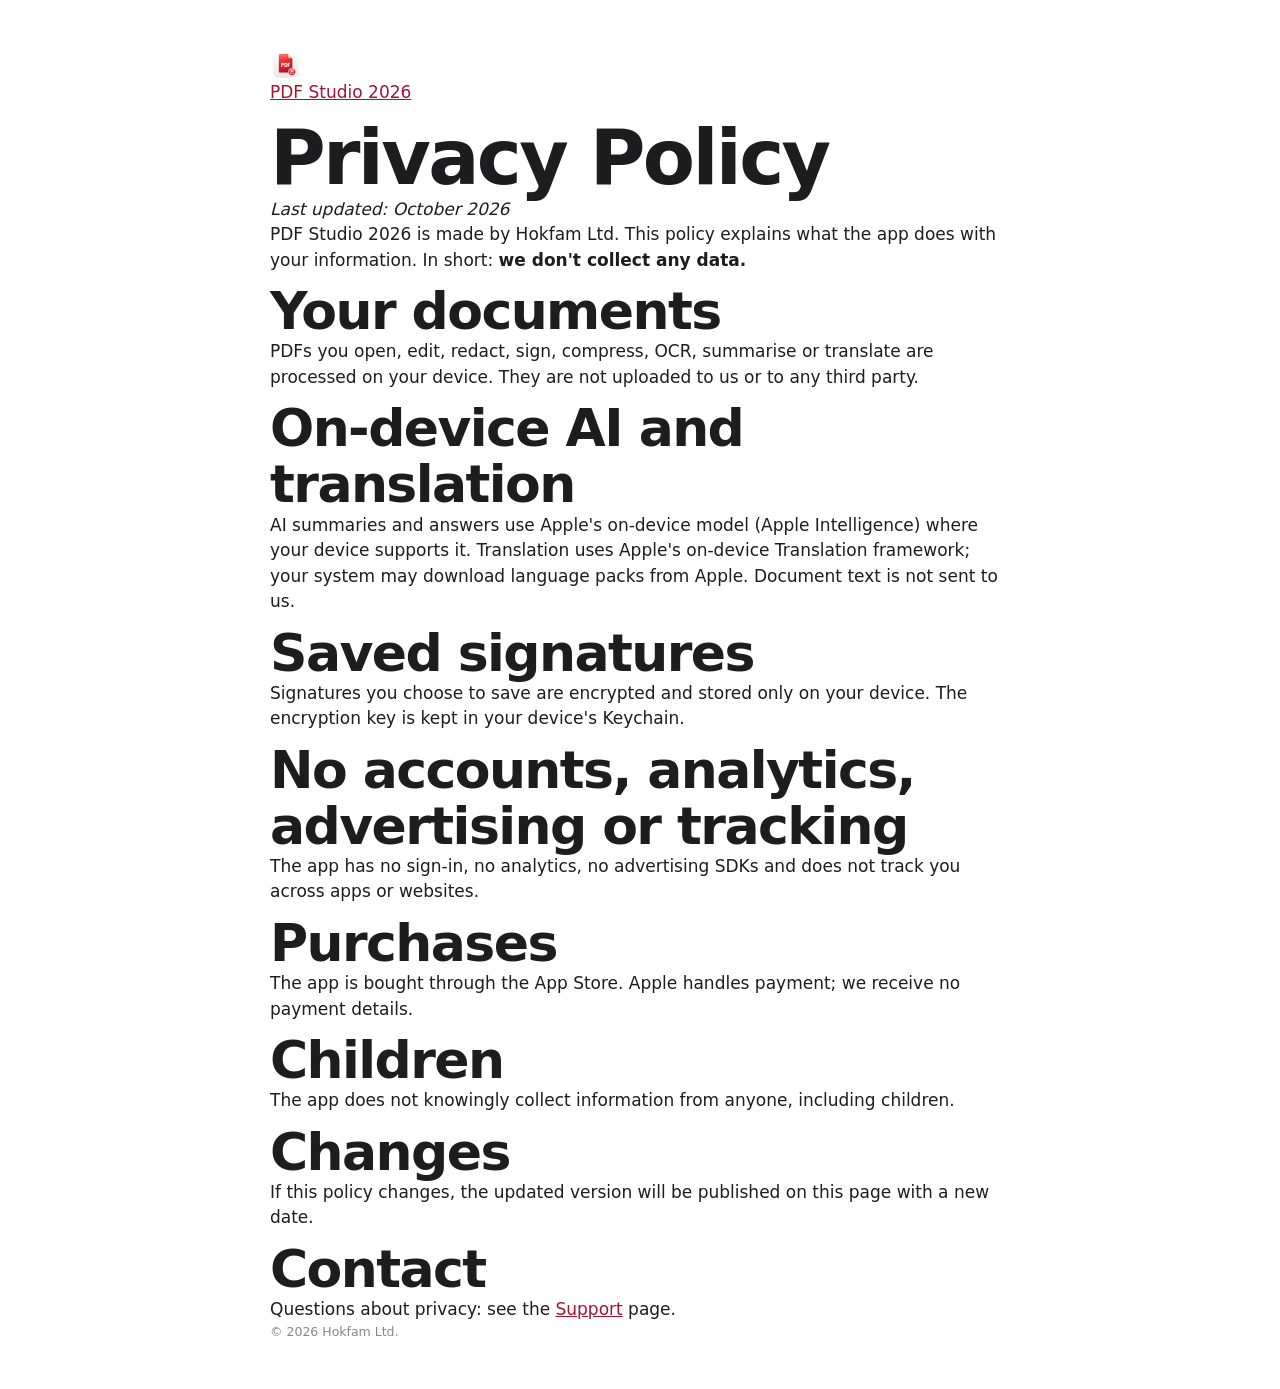
==== privacy.html @ 71749ad9 "Add files via upload" ====
<!doctype html>
<html lang="en">
<head>
<meta charset="utf-8">
<meta name="viewport" content="width=device-width, initial-scale=1">
<title>Privacy Policy · PDF Studio 2026</title>
<link rel="icon" type="image/png" sizes="32x32" href="assets/icon-32.png">
<link rel="stylesheet" href="styles.css">
</head>
<body>
<main id="main" class="wrap narrow" style="padding:48px 20px">
<p><a href="index.html"><img src="assets/icon-64.png" alt="" width="32" height="32" style="vertical-align:middle"> PDF Studio 2026</a></p>
<h1>Privacy Policy</h1>
<p><em>Last updated: October 2026</em></p>
<p>PDF Studio 2026 is made by Hokfam Ltd. This policy explains what the app does with your information. In short: <strong>we don't collect any data.</strong></p>
<h2>Your documents</h2>
<p>PDFs you open, edit, redact, sign, compress, OCR, summarise or translate are processed on your device. They are not uploaded to us or to any third party.</p>
<h2>On-device AI and translation</h2>
<p>AI summaries and answers use Apple's on-device model (Apple Intelligence) where your device supports it. Translation uses Apple's on-device Translation framework; your system may download language packs from Apple. Document text is not sent to us.</p>
<h2>Saved signatures</h2>
<p>Signatures you choose to save are encrypted and stored only on your device. The encryption key is kept in your device's Keychain.</p>
<h2>No accounts, analytics, advertising or tracking</h2>
<p>The app has no sign-in, no analytics, no advertising SDKs and does not track you across apps or websites.</p>
<h2>Purchases</h2>
<p>The app is bought through the App Store. Apple handles payment; we receive no payment details.</p>
<h2>Children</h2>
<p>The app does not knowingly collect information from anyone, including children.</p>
<h2>Changes</h2>
<p>If this policy changes, the updated version will be published on this page with a new date.</p>
<h2>Contact</h2>
<p>Questions about privacy: see the <a href="support.html">Support</a> page.</p>
<p class="legal">© 2026 Hokfam Ltd.</p>
</main>
</body>
</html>
---- styles.css ----
/* PDF Edit Studio landing — Hokfam Ltd */
:root{
  --accent:#C81E3C;--accent-2:#FF6B5A;--accent-ink:#A3142F;--accent-soft:#FFE9E5;
  --ink:#1D1D1F;--ink-2:#55555C;--ink-3:#86868B;--bg:#FFFFFF;--bg-2:#F5F5F7;--line:rgba(0,0,0,.09);--card:#FFFFFF;
  --deep:#1A050A;--deep-2:#4A0712;
  --radius:22px;--shadow:0 30px 80px rgba(60,0,15,.18),0 8px 24px rgba(60,0,15,.10);
  --font:-apple-system,BlinkMacSystemFont,"SF Pro Display","SF Pro Text","Inter","Segoe UI",system-ui,sans-serif;
  color-scheme:light dark;
}
@media (prefers-color-scheme:dark){
  :root{--accent:#F0505E;--accent-ink:#FF8A93;--accent-soft:rgba(240,80,94,.14);--ink:#F5F5F7;--ink-2:#B4B4BA;--ink-3:#8A8A90;--bg:#0E0E10;--bg-2:#161618;--line:rgba(255,255,255,.10);--card:#1B1B1E;--shadow:0 30px 80px rgba(0,0,0,.6),0 8px 24px rgba(0,0,0,.4)}
}
*{box-sizing:border-box;margin:0;padding:0}
html{scroll-behavior:smooth;-webkit-text-size-adjust:100%}
body{font-family:var(--font);color:var(--ink);background:var(--bg);line-height:1.5;-webkit-font-smoothing:antialiased;font-size:17px}
img{max-width:100%;height:auto;display:block}
a{color:var(--accent-ink)}
.wrap{width:min(1180px,100% - 48px);margin-inline:auto}
.narrow{width:min(780px,100% - 48px)}
.skip{position:absolute;left:-999px}.skip:focus{left:12px;top:12px;background:#fff;padding:8px 12px;border-radius:8px;z-index:99}
:focus-visible{outline:3px solid var(--accent);outline-offset:3px;border-radius:6px}

/* nav */
.nav{position:sticky;top:0;z-index:50;backdrop-filter:saturate(180%) blur(20px);-webkit-backdrop-filter:saturate(180%) blur(20px);background:color-mix(in srgb,var(--bg) 78%,transparent);border-bottom:1px solid var(--line)}
.nav-in{display:flex;align-items:center;gap:28px;height:60px}
.brand{display:flex;align-items:center;gap:10px;font-weight:700;color:var(--ink);text-decoration:none;letter-spacing:-.01em}
.nav nav{display:flex;gap:26px;margin-left:auto}
.nav nav a{color:var(--ink-2);text-decoration:none;font-size:15px;font-weight:500}.nav nav a:hover{color:var(--ink)}

/* buttons */
.btn{display:inline-flex;align-items:center;justify-content:center;gap:8px;height:46px;padding:0 22px;border-radius:23px;font-weight:600;font-size:16px;text-decoration:none;transition:transform .15s,background .15s}
.btn:hover{transform:translateY(-1px)}
.btn-sm{height:36px;padding:0 16px;font-size:14px}
.btn-dark{background:var(--ink);color:var(--bg)}
.btn-primary{background:var(--accent);color:#fff;box-shadow:0 8px 24px rgba(200,30,60,.3)}
.btn-ghost{background:var(--bg-2);color:var(--ink);box-shadow:inset 0 0 0 1px var(--line)}
.block{width:100%}
.appstore{display:inline-flex;align-items:center;gap:12px;height:58px;padding:0 24px 0 20px;border-radius:14px;background:#000;color:#fff;text-decoration:none;box-shadow:0 10px 30px rgba(0,0,0,.25);transition:transform .15s}
@media (prefers-color-scheme:dark){.appstore{box-shadow:0 0 0 1px rgba(255,255,255,.25)}}
.appstore:hover{transform:translateY(-1px)}
.appstore svg{width:30px;height:30px;fill:#fff}
.appstore span{display:flex;flex-direction:column;font-size:21px;font-weight:600;line-height:1.05;letter-spacing:-.01em}
.appstore small{font-size:12px;font-weight:500;letter-spacing:.01em}

/* hero */
.hero{position:relative;padding:84px 0 0;overflow:hidden;background:radial-gradient(900px 500px at 50% -10%,rgba(255,107,90,.20),transparent 70%),radial-gradient(700px 500px at 85% 30%,rgba(200,30,60,.10),transparent 70%)}
.hero-in{text-align:center;display:flex;flex-direction:column;align-items:center}
.hero-icon{width:128px;height:128px;filter:drop-shadow(0 18px 30px rgba(120,10,30,.25))}
.eyebrow{font-size:14px;font-weight:700;letter-spacing:.08em;text-transform:uppercase;color:var(--accent-ink);margin-top:22px}
.eyebrow.light{color:#FFB4A3}
h1{font-size:clamp(40px,6.4vw,76px);line-height:1.04;letter-spacing:-.035em;font-weight:800;margin-top:12px}
.grad{background:linear-gradient(100deg,var(--accent-2),var(--accent) 60%);-webkit-background-clip:text;background-clip:text;color:transparent}
.lead{max-width:720px;font-size:clamp(18px,2vw,21px);color:var(--ink-2);margin-top:22px;line-height:1.5}
.cta-row{display:flex;gap:14px;align-items:center;margin-top:34px;flex-wrap:wrap;justify-content:center}
.fine{font-size:13px;color:var(--ink-3);margin-top:16px}
.center{text-align:center}
.shot-hero{margin-top:60px;position:relative}
.shot-hero img{border-radius:var(--radius);box-shadow:var(--shadow);margin-inline:auto}

/* strip */
.strip{border-block:1px solid var(--line);margin-top:80px;background:var(--bg-2)}
.strip-in{display:grid;grid-template-columns:repeat(4,1fr);padding:28px 0}
.strip-in div{text-align:center;display:flex;flex-direction:column}
.strip-in strong{font-size:22px;letter-spacing:-.02em}
.strip-in span{color:var(--ink-2);font-size:15px}

/* sections */
section{scroll-margin-top:70px}
.sec-head{text-align:center;max-width:760px;margin:0 auto 56px}
h2{font-size:clamp(32px,4.4vw,52px);line-height:1.08;letter-spacing:-.03em;font-weight:800;margin-top:10px}
.sub{color:var(--ink-2);font-size:19px;margin-top:16px}
.features{padding:110px 0 60px}
.feat{display:grid;grid-template-columns:5fr 7fr;gap:56px;align-items:center;margin-bottom:110px}
.feat.rev{grid-template-columns:7fr 5fr}.feat.rev .feat-copy{order:2}
.tag{display:inline-block;font-size:13px;font-weight:700;color:var(--accent-ink);background:var(--accent-soft);padding:4px 12px;border-radius:999px}
h3{font-size:clamp(26px,3vw,36px);line-height:1.12;letter-spacing:-.025em;margin-top:14px}
.feat-copy p{color:var(--ink-2);margin-top:14px}
.ticks{list-style:none;margin-top:18px;display:flex;flex-direction:column;gap:10px}
.ticks li{position:relative;padding-left:30px;color:var(--ink);font-size:16px}
.ticks li::before{content:"";position:absolute;left:0;top:3px;width:20px;height:20px;border-radius:10px;background:var(--accent-soft)}
.ticks li::after{content:"";position:absolute;left:6px;top:8px;width:8px;height:4px;border:solid var(--accent);border-width:0 0 2px 2px;transform:rotate(-45deg)}
.feat-shot img{border-radius:16px;box-shadow:var(--shadow)}
.grid3{display:grid;grid-template-columns:repeat(3,1fr);gap:24px}
.card{background:var(--bg-2);border-radius:var(--radius);padding:18px 18px 24px;box-shadow:inset 0 0 0 1px var(--line)}
.card img{border-radius:12px;box-shadow:0 10px 30px rgba(0,0,0,.12)}
.card h4{font-size:20px;margin-top:18px;letter-spacing:-.015em}
.card p{color:var(--ink-2);font-size:15.5px;margin-top:6px}

/* privacy */
.privacy{padding:110px 0;background:radial-gradient(800px 500px at 15% 0%,rgba(255,107,90,.25),transparent 60%),linear-gradient(160deg,var(--deep),var(--deep-2) 70%,#7A0E22);color:#fff}
.privacy .sub{color:rgba(255,255,255,.75)}
.pgrid{display:grid;grid-template-columns:repeat(4,1fr);gap:20px}
.pcard{background:rgba(255,255,255,.06);border-radius:20px;padding:26px;box-shadow:inset 0 0 0 1px rgba(255,255,255,.12)}
.pi{width:46px;height:46px;border-radius:13px;background:rgba(255,255,255,.12);display:grid;place-items:center}
.pi svg{width:24px;height:24px;fill:none;stroke:#fff;stroke-width:1.7;stroke-linecap:round;stroke-linejoin:round}
.pcard h4{font-size:19px;margin-top:18px}
.pcard p{color:rgba(255,255,255,.72);font-size:15.5px;margin-top:6px}

/* pricing */
.pricing{padding:110px 0 90px}
.plans{display:grid;grid-template-columns:repeat(4,1fr);gap:18px;align-items:stretch}
.plan{position:relative;background:var(--card);border-radius:var(--radius);padding:28px 24px 24px;box-shadow:inset 0 0 0 1px var(--line);display:flex;flex-direction:column}
.plan.best{box-shadow:0 0 0 2px var(--accent),0 20px 50px rgba(200,30,60,.18)}
.plan .badge{position:absolute;top:-12px;left:24px;background:var(--accent);color:#fff;font-size:12px;font-weight:700;letter-spacing:.04em;text-transform:uppercase;padding:4px 10px;border-radius:999px}
.plan h4{font-size:17px}
.price{font-size:42px;font-weight:800;letter-spacing:-.03em;margin-top:8px;font-variant-numeric:tabular-nums}
.per{color:var(--ink-3);font-size:14px}
.plan ul{list-style:none;margin:20px 0 24px;display:flex;flex-direction:column;gap:9px;flex:1}
.plan li{font-size:15px;color:var(--ink-2);padding-left:22px;position:relative}
.plan li::before{content:"";position:absolute;left:2px;top:6px;width:9px;height:5px;border:solid var(--accent);border-width:0 0 2px 2px;transform:rotate(-45deg)}

/* faq */
.faq{padding:90px 0 110px;background:var(--bg-2)}
details{background:var(--card);border-radius:16px;padding:0 24px;box-shadow:inset 0 0 0 1px var(--line);margin-bottom:12px}
summary{cursor:pointer;list-style:none;font-weight:650;font-size:18px;padding:20px 30px 20px 0;position:relative}
summary::-webkit-details-marker{display:none}
summary::after{content:"";position:absolute;right:4px;top:26px;width:9px;height:9px;border:solid var(--ink-3);border-width:0 2px 2px 0;transform:rotate(45deg);transition:transform .2s}
details[open] summary::after{transform:rotate(-135deg);top:30px}
details p{color:var(--ink-2);padding-bottom:22px;font-size:16px}

/* final + footer */
.final{padding:100px 0;text-align:center}
.final-in{display:flex;flex-direction:column;align-items:center;gap:22px}
.final img{filter:drop-shadow(0 14px 24px rgba(120,10,30,.22))}
.foot{border-top:1px solid var(--line);padding:40px 0 50px;color:var(--ink-2);font-size:14.5px}
.foot-in{display:flex;flex-direction:column;align-items:center;gap:10px;text-align:center}
.foot a{color:var(--ink);font-weight:600}
.links{display:flex;gap:18px}.links a{font-weight:500;color:var(--ink-2)}
.legal{font-size:12.5px;color:var(--ink-3);max-width:720px}

/* responsive */
@media (max-width:980px){
  .feat,.feat.rev{grid-template-columns:1fr;gap:28px;margin-bottom:80px}.feat.rev .feat-copy{order:0}
  .grid3{grid-template-columns:1fr}
  .pgrid,.plans{grid-template-columns:1fr 1fr}
  .strip-in{grid-template-columns:1fr 1fr;gap:20px}
}
@media (max-width:640px){
  body{font-size:16px}
  .nav nav{display:none}.nav .btn{margin-left:auto}
  .hero{padding-top:56px}.hero-icon{width:104px;height:104px}
  .appstore{height:54px}
  .pgrid,.plans{grid-template-columns:1fr}
  .shot-hero{margin-top:40px}.shot-hero img{border-radius:12px}
  .features,.privacy,.pricing{padding:80px 0}
  .plan.best{margin-top:10px}
}
@media (prefers-reduced-motion:reduce){*{transition:none!important;scroll-behavior:auto!important}}
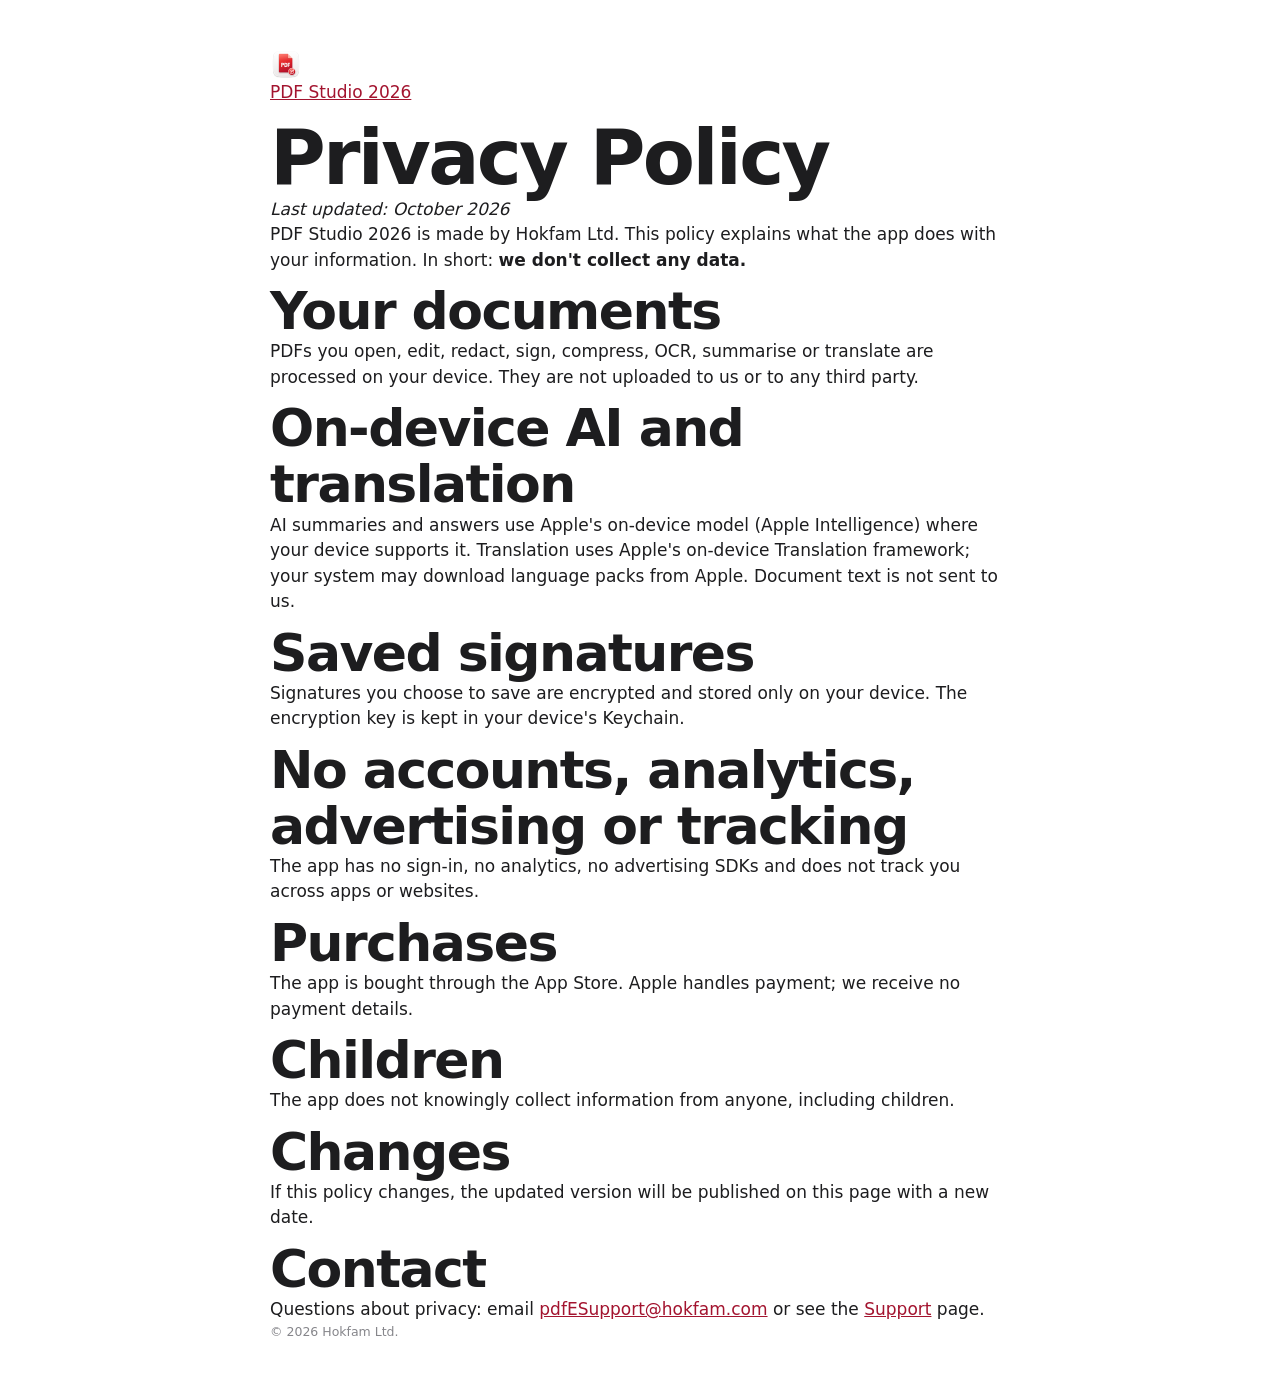
==== commit 77dcf007: "Add files via upload" ====
--- a/privacy.html
+++ b/privacy.html
@@ -28,7 +28,7 @@
 <h2>Changes</h2>
 <p>If this policy changes, the updated version will be published on this page with a new date.</p>
 <h2>Contact</h2>
-<p>Questions about privacy: see the <a href="support.html">Support</a> page.</p>
+<p>Questions about privacy: email <a href="mailto:pdfESupport@hokfam.com">pdfESupport@hokfam.com</a> or see the <a href="support.html">Support</a> page.</p>
 <p class="legal">© 2026 Hokfam Ltd.</p>
 </main>
 </body>
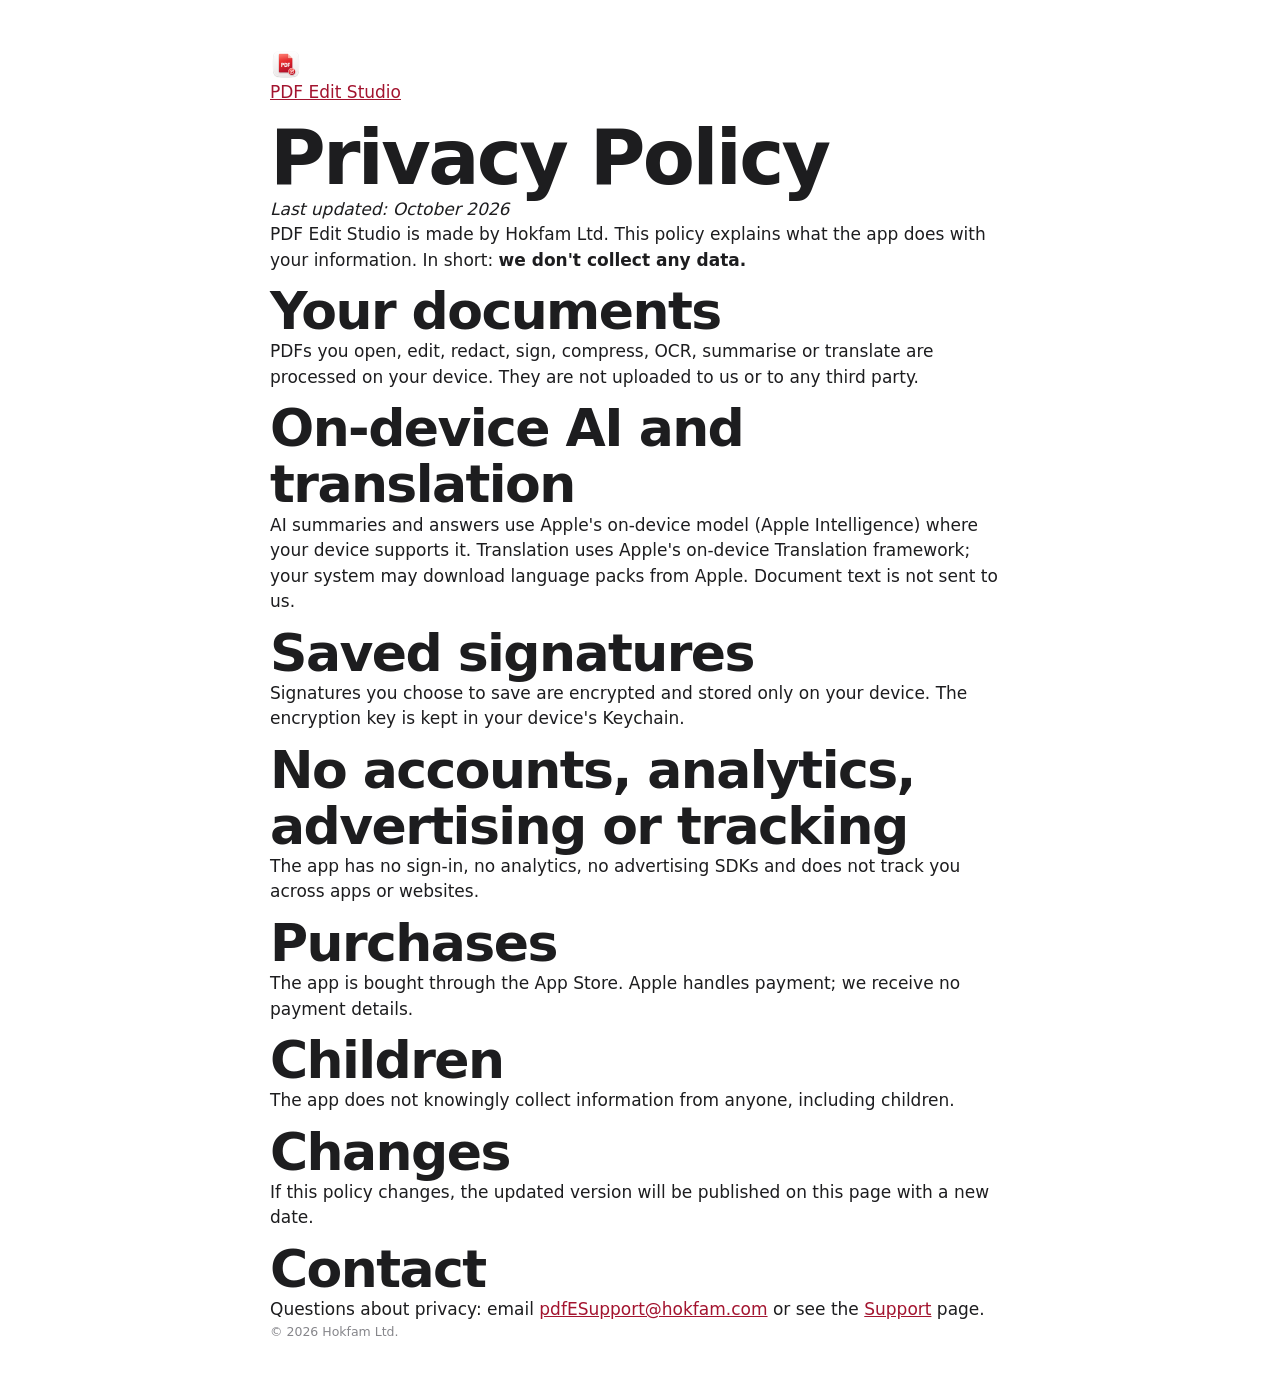
==== commit 7ce68fe8: "Add files via upload" ====
--- a/privacy.html
+++ b/privacy.html
@@ -3,16 +3,16 @@
 <head>
 <meta charset="utf-8">
 <meta name="viewport" content="width=device-width, initial-scale=1">
-<title>Privacy Policy · PDF Studio 2026</title>
+<title>Privacy Policy · PDF Edit Studio</title>
 <link rel="icon" type="image/png" sizes="32x32" href="assets/icon-32.png">
 <link rel="stylesheet" href="styles.css">
 </head>
 <body>
 <main id="main" class="wrap narrow" style="padding:48px 20px">
-<p><a href="index.html"><img src="assets/icon-64.png" alt="" width="32" height="32" style="vertical-align:middle"> PDF Studio 2026</a></p>
+<p><a href="index.html"><img src="assets/icon-64.png" alt="" width="32" height="32" style="vertical-align:middle"> PDF Edit Studio</a></p>
 <h1>Privacy Policy</h1>
 <p><em>Last updated: October 2026</em></p>
-<p>PDF Studio 2026 is made by Hokfam Ltd. This policy explains what the app does with your information. In short: <strong>we don't collect any data.</strong></p>
+<p>PDF Edit Studio is made by Hokfam Ltd. This policy explains what the app does with your information. In short: <strong>we don't collect any data.</strong></p>
 <h2>Your documents</h2>
 <p>PDFs you open, edit, redact, sign, compress, OCR, summarise or translate are processed on your device. They are not uploaded to us or to any third party.</p>
 <h2>On-device AI and translation</h2>
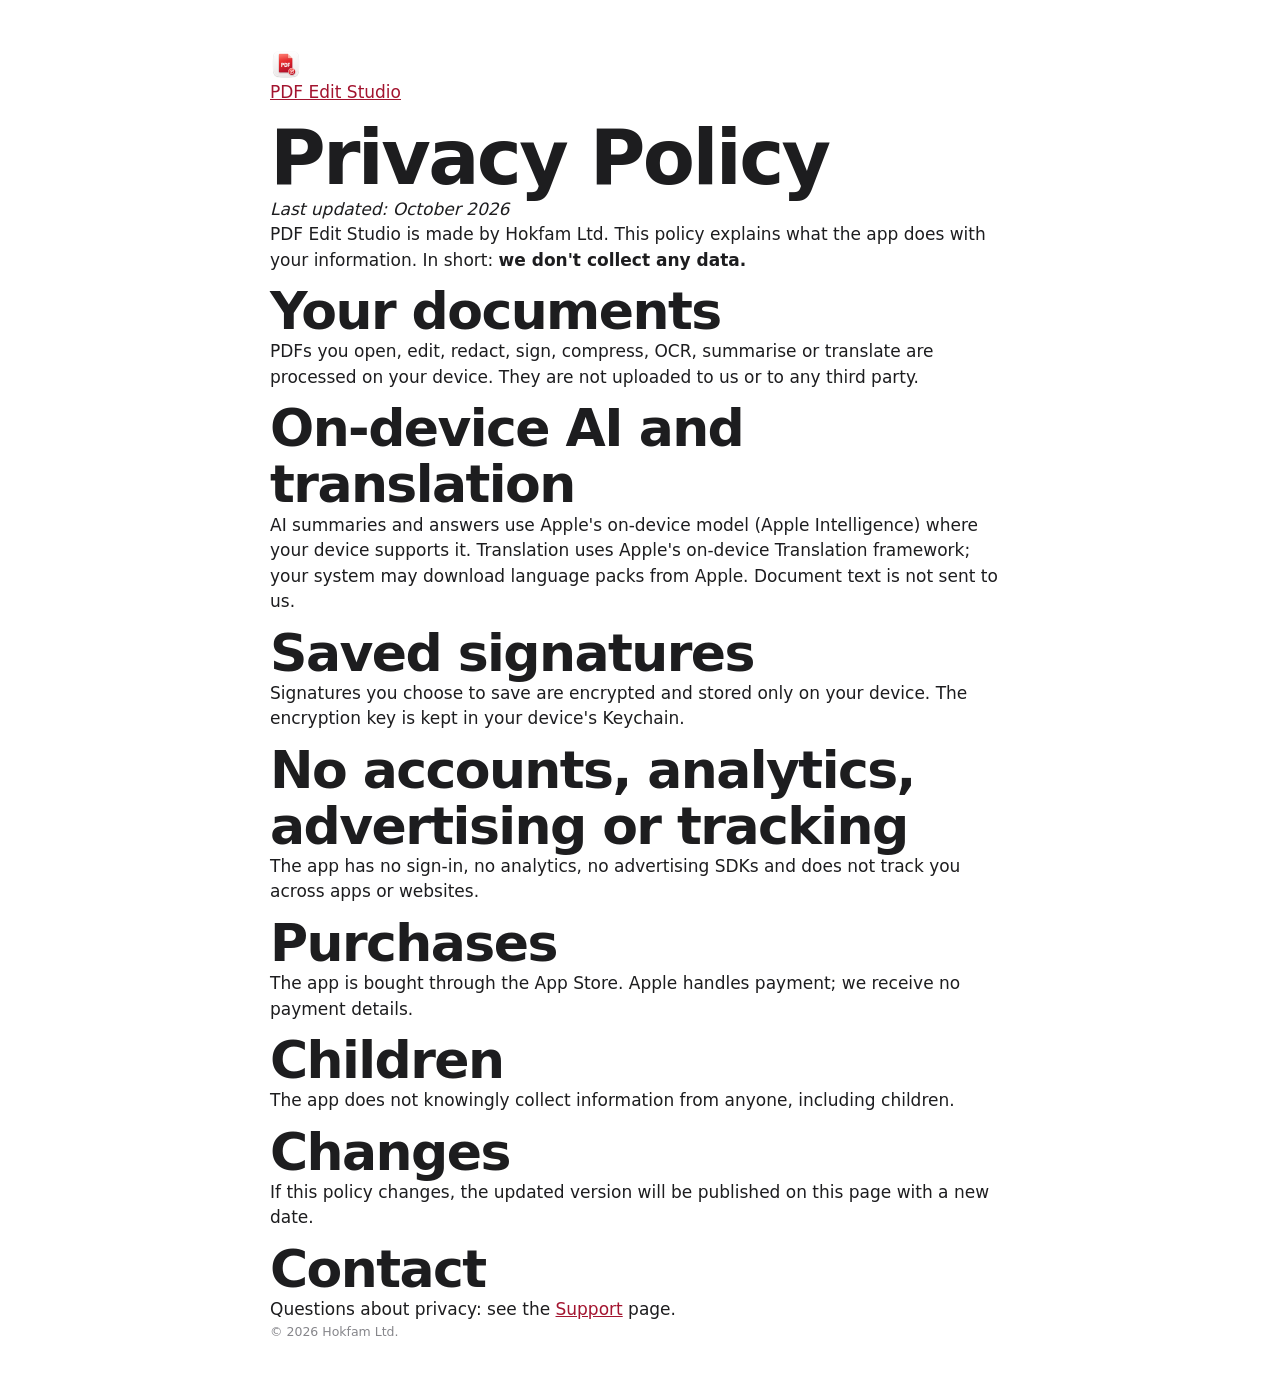
==== commit bafaf9e9: "Add files via upload" ====
--- a/privacy.html
+++ b/privacy.html
@@ -4,6 +4,7 @@
 <meta charset="utf-8">
 <meta name="viewport" content="width=device-width, initial-scale=1">
 <title>Privacy Policy · PDF Edit Studio</title>
+<link rel="canonical" href="https://pdf-edit-studio.github.io/pdfeditor/privacy.html">
 <link rel="icon" type="image/png" sizes="32x32" href="assets/icon-32.png">
 <link rel="stylesheet" href="styles.css">
 </head>
@@ -28,7 +29,7 @@
 <h2>Changes</h2>
 <p>If this policy changes, the updated version will be published on this page with a new date.</p>
 <h2>Contact</h2>
-<p>Questions about privacy: email <a href="mailto:pdfESupport@hokfam.com">pdfESupport@hokfam.com</a> or see the <a href="support.html">Support</a> page.</p>
+<p>Questions about privacy: see the <a href="support.html">Support</a> page.</p>
 <p class="legal">© 2026 Hokfam Ltd.</p>
 </main>
 </body>
